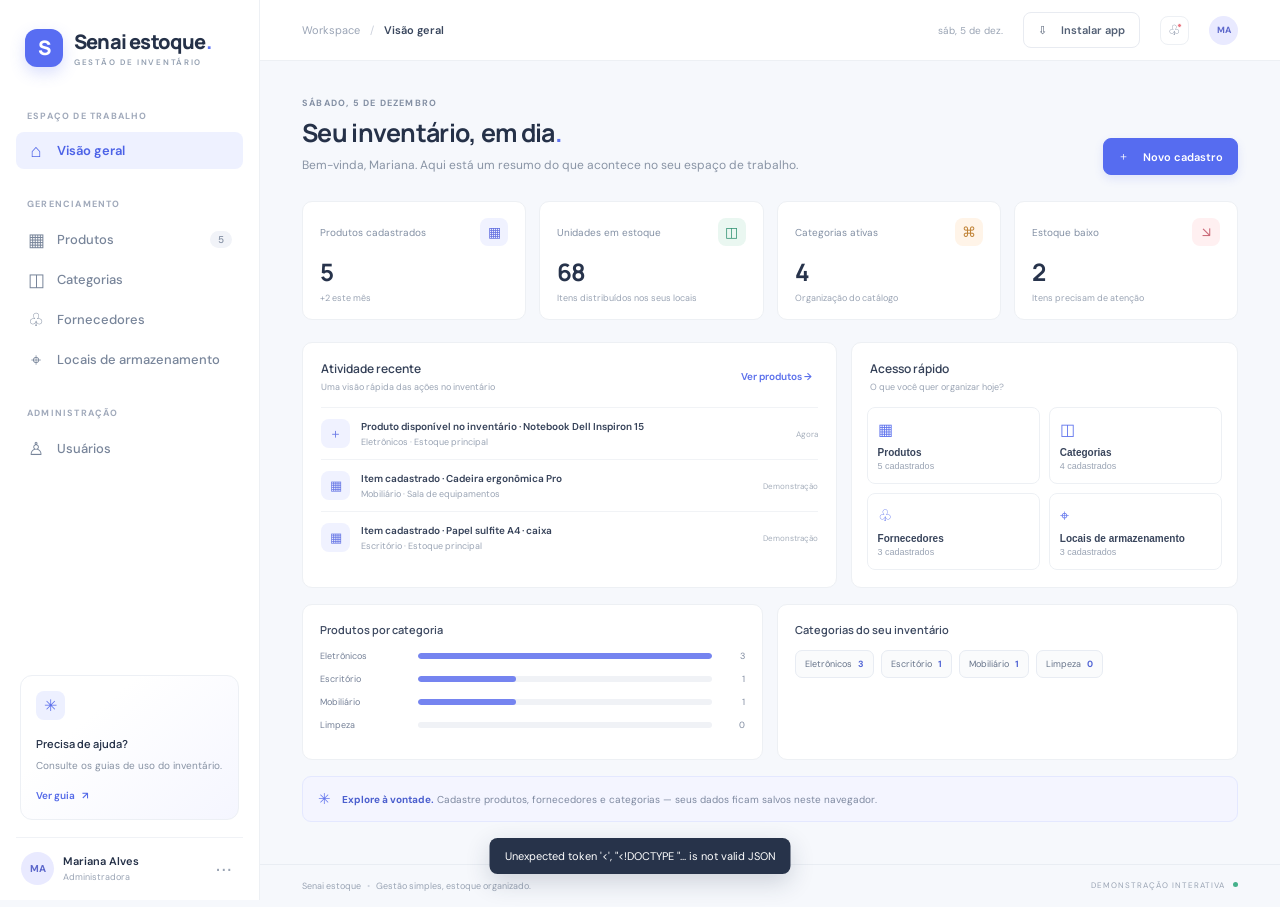
==== frontend/index.html @ a5473fac "att3" ====
<!doctype html>
<html lang="pt-BR">
<head>
  <meta charset="utf-8">
  <meta name="viewport" content="width=device-width, initial-scale=1">
  <meta name="theme-color" content="#f6f8fc">
  <meta name="apple-mobile-web-app-capable" content="yes">
  <meta name="apple-mobile-web-app-title" content="Senai estoque">
  <title>Senai estoque · Gestão de inventário</title>
  <link rel="manifest" href="manifest.webmanifest">
  <link rel="icon" href="icons/icon.svg" type="image/svg+xml">
  <link rel="apple-touch-icon" href="icons/icon-180.png">
  <link rel="preconnect" href="https://fonts.googleapis.com">
  <link rel="preconnect" href="https://fonts.gstatic.com" crossorigin>
  <link href="https://fonts.googleapis.com/css2?family=DM+Sans:wght@400;500;600;700&family=Manrope:wght@400;500;600;700;800&display=swap" rel="stylesheet">
  <link rel="stylesheet" href="styles.css">
</head>
<body>
  <aside class="sidebar" id="sidebar">
    <a class="brand" href="#inicio" aria-label="Senai estoque início"><span class="brand-mark">S</span><span>Senai estoque<span class="brand-dot">.</span><small>GESTÃO DE INVENTÁRIO</small></span></a>
    <div class="workspace-label">ESPAÇO DE TRABALHO</div>
    <nav class="navigation" aria-label="Navegação principal">
      <button class="nav-item active" data-page="inicio"><span class="nav-icon">⌂</span>Visão geral</button>
      <div class="nav-group-label">GERENCIAMENTO</div>
      <button class="nav-item" data-page="produtos"><span class="nav-icon">▦</span>Produtos <span class="nav-count" id="nav-products">0</span></button>
      <button class="nav-item" data-page="categorias"><span class="nav-icon">◫</span>Categorias</button>
      <button class="nav-item" data-page="fornecedores"><span class="nav-icon">♧</span>Fornecedores</button>
      <button class="nav-item" data-page="locais"><span class="nav-icon">⌖</span>Locais de armazenamento</button>
      <div class="nav-group-label">ADMINISTRAÇÃO</div>
      <button class="nav-item" data-page="usuarios"><span class="nav-icon">♙</span>Usuários</button>
    </nav>
    <div class="sidebar-bottom"><div class="help-card"><span class="help-symbol">✳</span><strong>Precisa de ajuda?</strong><p>Consulte os guias de uso do inventário.</p><button id="help-btn">Ver guia <span>↗</span></button></div><div class="profile"><div class="avatar">MA</div><div class="profile-info"><strong>Mariana Alves</strong><small>Administradora</small></div><button class="profile-menu" aria-label="Opções do perfil">···</button></div></div>
  </aside>
  <main class="main-area">
    <header class="topbar"><button class="mobile-menu" id="mobile-menu" aria-label="Abrir menu">☰</button><div class="breadcrumb"><span>Workspace</span><span class="crumb-sep">/</span><strong id="crumb-current">Visão geral</strong></div><div class="top-actions"><span class="today" id="today"></span><button class="button button-quiet install-app-button" id="install-app" type="button" aria-label="Instalar aplicativo" hidden><span aria-hidden="true">⇩</span><span class="install-label">Instalar app</span></button><button class="icon-button notification" aria-label="Notificações">♧<i></i></button><div class="top-avatar">MA</div></div></header>
    <div class="content" id="content"></div>
    <footer class="footer"><span>Senai estoque <span class="footer-dot">•</span> Gestão simples, estoque organizado.</span><span>DEMONSTRAÇÃO INTERATIVA <span class="live-dot"></span></span></footer>
  </main>
  <div class="toast" id="toast" role="status" aria-live="polite"></div>
  <dialog id="record-dialog"><form id="record-form" method="dialog"><div class="dialog-top"><div><div class="eyebrow">NOVO REGISTRO</div><h2 id="dialog-title">Adicionar item</h2></div><button class="dialog-close" type="button" id="dialog-close" aria-label="Fechar">×</button></div><p class="dialog-description" id="dialog-description">Preencha os dados abaixo para continuar.</p><div class="form-fields" id="form-fields"></div><div class="dialog-actions"><button type="button" class="button button-quiet" id="cancel-button">Cancelar</button><button class="button button-primary" type="submit"><span id="submit-label">Salvar registro</span><span>→</span></button></div></form></dialog>
  <dialog id="install-help-dialog"><div class="install-help"><div class="dialog-top"><div><div class="eyebrow">INSTALAR APLICATIVO</div><h2>Instale no seu dispositivo</h2></div><button class="dialog-close" type="button" id="install-help-close" aria-label="Fechar">×</button></div><p class="dialog-description">A instalação adiciona o app ao dispositivo; não baixa um arquivo APK.</p><ol><li><strong>Neste computador:</strong> abra o endereço no Chrome ou Edge, fora do navegador integrado do VS Code. Clique em “Instalar app” ou use o ícone de instalação na barra de endereços.</li><li><strong>Android:</strong> o site precisa estar publicado em um endereço HTTPS acessível pelo celular. No Chrome, abra o menu e escolha “Instalar app”.</li><li><strong>iPhone ou iPad:</strong> publique o site em HTTPS, abra-o no Safari, toque em “Compartilhar” e em “Adicionar à Tela de Início”.</li></ol><button class="button button-quiet" id="install-help-done" type="button">Entendi</button></div></dialog>
  <script src="app.js"></script>
</body>
</html>
---- frontend/styles.css ----
:root {
  font-family: "DM Sans", sans-serif;
  color: #243047;
  background: #f6f8fc;
  font-synthesis: none;
  text-rendering: optimizeLegibility;
  --ink: #243047;
  --muted: #8490a4;
  --line: #e9edf3;
  --blue: #526cf2;
  --pale: #edf0ff;
  --green: #25876b;
  --orange: #b57629;
  --red: #c65360;
}
* {
  box-sizing: border-box;
}
body {
  margin: 0;
  min-width: 320px;
  min-height: 100vh;
}
.sidebar {
  width: 260px;
  background: #fff;
  border-right: 1px solid #edf0f4;
  position: fixed;
  inset: 0 auto 0 0;
  display: flex;
  flex-direction: column;
  padding: 28px 16px 15px;
  z-index: 5;
}
.brand {
  display: flex;
  align-items: center;
  gap: 11px;
  color: #253148;
  text-decoration: none;
  margin: 0 0 43px 9px;
  font:
    800 20px Manrope,
    sans-serif;
  letter-spacing: -0.8px;
}
.brand-mark {
  width: 38px;
  height: 38px;
  background: #586df2;
  border-radius: 12px;
  color: #fff;
  display: grid;
  place-items: center;
  font: 800 20px Manrope;
  box-shadow: 0 6px 15px #526cf237;
}
.brand-dot {
  color: #6176f6;
}
.brand small {
  display: block;
  font: 600 8px "DM Sans";
  letter-spacing: 1.7px;
  color: #94a0b1;
  margin-top: 2px;
}
.workspace-label,
.nav-group-label {
  color: #a1aabb;
  font-size: 9px;
  font-weight: 700;
  letter-spacing: 1.2px;
  padding: 0 11px;
  margin-bottom: 10px;
}
.navigation {
  display: flex;
  flex-direction: column;
  gap: 3px;
}
.nav-item {
  font: 500 13px "DM Sans";
  text-align: left;
  color: #78859a;
  background: none;
  border: 0;
  border-radius: 8px;
  padding: 10px 11px;
  display: flex;
  align-items: center;
  gap: 12px;
  cursor: pointer;
  transition: 0.16s;
}
.nav-item:hover {
  color: #35415c;
  background: #f8f9fd;
}
.nav-item.active {
  color: #4c62e7;
  background: #eef1ff;
  font-weight: 600;
}
.nav-icon {
  width: 18px;
  text-align: center;
  font-size: 18px;
  line-height: 16px;
  color: inherit;
}
.nav-group-label {
  margin-top: 26px;
  margin-bottom: 8px;
}
.nav-count {
  font-size: 10px;
  margin-left: auto;
  background: #f1f3f8;
  color: #818da1;
  padding: 2px 8px;
  border-radius: 10px;
}
.sidebar-bottom {
  margin-top: auto;
}
.help-card {
  margin: 0 4px 17px;
  padding: 15px;
  border: 1px solid #edf0f5;
  border-radius: 12px;
  background: linear-gradient(140deg, #fff 30%, #f5f6ff);
}
.help-symbol {
  display: grid;
  place-items: center;
  border-radius: 8px;
  width: 29px;
  height: 29px;
  color: #5c6feb;
  background: #edf0ff;
  font-size: 16px;
  margin-bottom: 12px;
}
.help-card strong {
  font: 600 11px Manrope;
}
.help-card p {
  font-size: 10px;
  color: #8792a3;
  line-height: 1.5;
  margin: 5px 0 10px;
}
.help-card button {
  padding: 0;
  background: none;
  border: 0;
  color: #5369e8;
  font: 600 10px "DM Sans";
  cursor: pointer;
}
.help-card button span {
  padding-left: 5px;
}
.profile {
  padding: 14px 5px 0;
  border-top: 1px solid #f0f2f6;
  display: flex;
  align-items: center;
  gap: 9px;
}
.avatar,
.top-avatar {
  width: 33px;
  height: 33px;
  border-radius: 50%;
  display: grid;
  place-items: center;
  background: #e9eaff;
  color: #5c67cb;
  font-size: 10px;
  font-weight: 700;
}
.profile-info strong,
.profile-info small {
  display: block;
}
.profile-info strong {
  font-size: 11px;
  font-weight: 600;
}
.profile-info small {
  font-size: 9px;
  color: #9aa4b4;
  margin-top: 3px;
}
.profile-menu {
  margin-left: auto;
  border: 0;
  background: none;
  color: #9aa4b4;
  font-size: 20px;
  cursor: pointer;
}
.main-area {
  margin-left: 260px;
  min-height: 100vh;
  display: flex;
  flex-direction: column;
}
.topbar {
  height: 61px;
  background: #fff;
  border-bottom: 1px solid #edf0f4;
  display: flex;
  align-items: center;
  justify-content: space-between;
  padding: 0 42px;
}
.breadcrumb {
  display: flex;
  align-items: center;
  gap: 10px;
  font-size: 11px;
  color: #9aa4b5;
}
.breadcrumb strong {
  font-size: 11px;
  color: #39465d;
  font-weight: 600;
}
.crumb-sep {
  color: #ccd1dc;
}
.top-actions {
  display: flex;
  align-items: center;
  gap: 20px;
}
.install-app-button {
  padding: 7px 10px;
  gap: 6px;
  white-space: nowrap;
}
.today {
  font-size: 10px;
  color: #9aa4b4;
}
.icon-button {
  position: relative;
  width: 29px;
  height: 29px;
  border-radius: 8px;
  border: 1px solid #edf0f4;
  background: #fff;
  color: #76839a;
  cursor: pointer;
  font-size: 14px;
}
.notification i {
  position: absolute;
  top: 6px;
  right: 6px;
  width: 5px;
  height: 5px;
  border: 1px solid #fff;
  border-radius: 50%;
  background: #ea7883;
}
.top-avatar {
  width: 29px;
  height: 29px;
  font-size: 9px;
}
.mobile-menu {
  display: none;
}
.content {
  width: min(1080px, 100%);
  margin: 0 auto;
  padding: 36px 42px 42px;
  flex: 1;
}
.footer {
  display: flex;
  justify-content: space-between;
  border-top: 1px solid #e9edf3;
  padding: 15px 42px;
  color: #9aa4b4;
  font-size: 9px;
}
.footer > span:last-child {
  font-size: 8px;
  letter-spacing: 1px;
}
.footer-dot {
  color: #ced4df;
  padding: 0 4px;
}
.live-dot {
  display: inline-block;
  width: 5px;
  height: 5px;
  border-radius: 50%;
  background: #45b18b;
  margin: 0 0 1px 5px;
}
.eyebrow {
  color: #8490a4;
  font-size: 9px;
  font-weight: 700;
  letter-spacing: 1.2px;
}
.page-head {
  display: flex;
  align-items: flex-end;
  justify-content: space-between;
  gap: 20px;
  margin-bottom: 26px;
}
.page-head h1 {
  font:
    700 25px Manrope,
    sans-serif;
  letter-spacing: -0.7px;
  color: #253148;
  margin: 6px 0;
}
.page-head p {
  color: #8994a5;
  font-size: 12px;
  margin: 0;
  line-height: 1.6;
}
.button {
  border-radius: 8px;
  padding: 10px 14px;
  font: 600 11px "DM Sans";
  cursor: pointer;
  display: inline-flex;
  align-items: center;
  gap: 14px;
  transition: 0.17s;
}
.button-primary {
  background: #566cf0;
  color: #fff;
  border: 1px solid #566cf0;
  box-shadow: 0 4px 10px #526cf224;
}
.button-primary:hover {
  background: #4358d9;
  transform: translateY(-1px);
}
.button-quiet {
  background: #fff;
  border: 1px solid #e8ebf1;
  color: #536075;
}
.button-quiet:hover {
  background: #f8f9fc;
}
.metrics {
  display: grid;
  grid-template-columns: repeat(4, 1fr);
  gap: 13px;
  margin-bottom: 22px;
}
.metric {
  padding: 16px 17px 15px;
  background: #fff;
  border: 1px solid #edf0f4;
  border-radius: 10px;
}
.metric-top {
  display: flex;
  justify-content: space-between;
  align-items: center;
  color: #8390a4;
  font-size: 10px;
}
.metric-icon {
  height: 28px;
  width: 28px;
  border-radius: 8px;
  display: grid;
  place-items: center;
  background: #f0f2ff;
  color: #626fe0;
  font-size: 14px;
}
.metric-icon.green {
  background: #eaf7f1;
  color: #339374;
}
.metric-icon.orange {
  background: #fff4e8;
  color: #c08336;
}
.metric-icon.pink {
  background: #fff0f1;
  color: #ca6978;
}
.metric-value {
  font: 700 24px Manrope;
  color: #27334b;
  margin-top: 9px;
  letter-spacing: -1px;
}
.metric-note {
  font-size: 9px;
  color: #9aa4b4;
  margin-top: 4px;
}
.metric-note .up {
  color: #319574;
  font-weight: 600;
}
.dashboard-grid {
  display: grid;
  grid-template-columns: 1.38fr 1fr;
  gap: 14px;
}
.panel {
  border: 1px solid #edf0f4;
  border-radius: 10px;
  background: #fff;
  overflow: hidden;
}
.panel-head {
  padding: 17px 18px 14px;
  display: flex;
  align-items: center;
  justify-content: space-between;
}
.panel-head h2 {
  font: 600 12px Manrope;
  margin: 0;
  color: #354158;
}
.panel-head p {
  font-size: 9px;
  color: #9aa4b4;
  margin: 4px 0 0;
}
.text-link {
  border: 0;
  background: none;
  color: #5a6feb;
  font: 600 10px "DM Sans";
  cursor: pointer;
}
.activity-list {
  padding: 0 18px 10px;
}
.activity-item {
  display: flex;
  align-items: center;
  gap: 11px;
  padding: 11px 0;
  border-top: 1px solid #f1f3f6;
}
.activity-symbol {
  width: 29px;
  height: 29px;
  border-radius: 8px;
  background: #f0f2ff;
  color: #6575e5;
  display: grid;
  place-items: center;
  font-size: 13px;
}
.activity-copy {
  min-width: 0;
  flex: 1;
}
.activity-copy strong {
  font-size: 10px;
  font-weight: 600;
  display: block;
  color: #354158;
}
.activity-copy span {
  font-size: 9px;
  color: #9aa4b4;
  display: block;
  margin-top: 3px;
}
.activity-time {
  font-size: 8px;
  color: #a6afbc;
  white-space: nowrap;
}
.empty-activity {
  font-size: 11px;
  line-height: 1.6;
  color: #9aa4b4;
  padding: 17px 0;
}
.quick-grid {
  padding: 0 15px 17px;
  display: grid;
  grid-template-columns: 1fr 1fr;
  gap: 9px;
}
.quick-action {
  border: 1px solid #edf0f4;
  border-radius: 8px;
  padding: 12px 10px;
  background: #fff;
  text-align: left;
  cursor: pointer;
  transition: 0.15s;
}
.quick-action:hover {
  border-color: #d2d8ff;
  background: #fafaff;
}
.quick-action span {
  display: block;
  font-size: 16px;
  color: #6175ed;
  margin-bottom: 8px;
}
.quick-action strong {
  display: block;
  font-size: 10px;
  font-weight: 600;
  color: #39455c;
}
.quick-action small {
  display: block;
  font-size: 9px;
  color: #9aa4b4;
  margin-top: 3px;
}
.demo-note {
  margin-top: 16px;
  border: 1px solid #e4e8ff;
  background: #f4f5ff;
  border-radius: 9px;
  padding: 12px 15px;
  display: flex;
  align-items: center;
  gap: 11px;
}
.demo-note > span {
  color: #6375ed;
  font-size: 15px;
}
.demo-note p {
  font-size: 10px;
  color: #7e89a0;
  margin: 0;
  line-height: 1.5;
}
.demo-note strong {
  color: #4b5fce;
}
.table-panel {
  border: 1px solid #edf0f4;
  background: #fff;
  border-radius: 10px;
  overflow: hidden;
}
.table-toolbar {
  display: flex;
  align-items: center;
  justify-content: space-between;
  gap: 14px;
  padding: 14px 16px;
  border-bottom: 1px solid #edf0f4;
}
.table-count {
  font-size: 10px;
  color: #8d98a9;
}
.search-box {
  position: relative;
}
.search-box span {
  position: absolute;
  left: 10px;
  top: 7px;
  color: #9aa4b4;
  font-size: 13px;
}
.search-box input {
  width: 190px;
  border: 1px solid #e9edf3;
  border-radius: 7px;
  padding: 8px 10px 8px 29px;
  font: 10px "DM Sans";
  outline: none;
}
.search-box input:focus,
.form-field input:focus,
.form-field select:focus {
  border-color: #8f9dff;
  box-shadow: 0 0 0 3px #edf0ff;
}
.table-scroll {
  overflow-x: auto;
}
table {
  border-collapse: collapse;
  width: 100%;
  text-align: left;
  white-space: nowrap;
}
thead {
  background: #fafbfd;
}
th {
  color: #929daf;
  font-size: 8px;
  font-weight: 600;
  padding: 11px 15px;
  letter-spacing: 0.3px;
}
td {
  border-top: 1px solid #f0f2f5;
  color: #536075;
  font-size: 10px;
  padding: 12px 15px;
}
tbody tr:hover {
  background: #fcfcff;
}
.cell-main {
  font-weight: 600;
  color: #354158;
}
.cell-sub {
  font-size: 9px;
  color: #9aa4b4;
  margin-top: 3px;
}
.pill {
  display: inline-flex;
  align-items: center;
  gap: 5px;
  padding: 4px 8px;
  border-radius: 20px;
  font-size: 9px;
  font-weight: 500;
  background: #edf7f2;
  color: #2f8b6d;
}
.pill:before {
  content: "";
  width: 5px;
  height: 5px;
  background: currentColor;
  border-radius: 50%;
}
.pill.low {
  background: #fff5e9;
  color: #b47a32;
}
.pill.inactive {
  background: #f1f2f5;
  color: #818da0;
}
.row-actions {
  display: flex;
  justify-content: flex-end;
  gap: 6px;
}
.row-action {
  border: 1px solid #e9edf3;
  border-radius: 6px;
  background: #fff;
  color: #78859a;
  font: 9px "DM Sans";
  padding: 5px 8px;
  cursor: pointer;
}
.row-action:hover {
  border-color: #cbd2ff;
  color: #5268e9;
}
.table-empty {
  text-align: center;
  padding: 36px 15px;
  color: #98a3b3;
  font-size: 11px;
  line-height: 1.6;
}
.table-empty strong {
  display: block;
  color: #47546c;
  font-size: 12px;
  margin-bottom: 4px;
}
.record-avatar {
  display: inline-grid;
  width: 25px;
  height: 25px;
  border-radius: 7px;
  background: #f0f2ff;
  color: #6173e1;
  place-items: center;
  font-size: 10px;
  margin-right: 8px;
  vertical-align: middle;
}
.report-grid {
  display: grid;
  grid-template-columns: 1fr 1fr;
  gap: 14px;
  margin-top: 16px;
}
.report-card {
  padding: 17px;
  border: 1px solid #edf0f4;
  border-radius: 10px;
  background: #fff;
}
.report-card h3 {
  font: 600 11px Manrope;
  color: #3d4960;
  margin: 0 0 13px;
}
.stock-row {
  display: grid;
  grid-template-columns: 90px 1fr 25px;
  align-items: center;
  gap: 8px;
  margin: 11px 0;
}
.stock-label {
  font-size: 9px;
  color: #758197;
  overflow: hidden;
  text-overflow: ellipsis;
}
.stock-track {
  height: 6px;
  background: #f0f2f6;
  border-radius: 5px;
  overflow: hidden;
}
.stock-fill {
  height: 100%;
  background: #7584f0;
  border-radius: 5px;
}
.stock-number {
  text-align: right;
  color: #7f8ba0;
  font-size: 9px;
}
.category-chips {
  display: flex;
  flex-wrap: wrap;
  gap: 7px;
}
.category-chip {
  border: 1px solid #e8ecf3;
  border-radius: 7px;
  padding: 7px 9px;
  font-size: 9px;
  color: #67748a;
  background: #fafbfc;
}
.category-chip b {
  color: #5265d5;
  margin-left: 4px;
}
.toast {
  position: fixed;
  bottom: 26px;
  left: 50%;
  transform: translate(-50%, 14px);
  opacity: 0;
  pointer-events: none;
  background: #27334a;
  color: #fff;
  border-radius: 8px;
  padding: 11px 15px;
  font-size: 11px;
  box-shadow: 0 8px 25px #1f2e4b30;
  z-index: 20;
  transition: 0.22s;
}
.toast.show {
  opacity: 1;
  transform: translate(-50%, 0);
}
dialog {
  padding: 0;
  border: 1px solid #edf0f4;
  border-radius: 14px;
  width: min(460px, calc(100vw - 28px));
  box-shadow: 0 24px 70px #1d2a4830;
  color: #28344b;
}
dialog::backdrop {
  background: #202a3a66;
  backdrop-filter: blur(2px);
}
dialog form {
  padding: 23px;
}
.install-help {
  padding: 23px;
}
.install-help h2 {
  font: 700 20px Manrope;
  margin: 5px 0 0;
  letter-spacing: -0.5px;
}
.install-help ol {
  padding-left: 20px;
  margin: 0 0 20px;
  color: #637087;
  font-size: 11px;
  line-height: 1.8;
}
.dialog-top {
  display: flex;
  justify-content: space-between;
}
.dialog-top h2 {
  font: 700 20px Manrope;
  margin: 5px 0 0;
  letter-spacing: -0.5px;
}
.dialog-close {
  align-self: flex-start;
  border: 0;
  background: #f5f6f9;
  color: #7d889b;
  width: 27px;
  height: 27px;
  border-radius: 7px;
  font-size: 19px;
  cursor: pointer;
}
.dialog-description {
  font-size: 11px;
  color: #8c98a9;
  margin: 9px 0 20px;
}
.form-fields {
  display: grid;
  grid-template-columns: 1fr 1fr;
  gap: 13px;
}
.form-field {
  display: flex;
  flex-direction: column;
  gap: 6px;
}
.form-field.full {
  grid-column: 1/-1;
}
.form-field label {
  font-size: 10px;
  font-weight: 600;
  color: #637087;
}
.form-field input,
.form-field select {
  height: 36px;
  border: 1px solid #e8ecf2;
  border-radius: 7px;
  padding: 0 10px;
  color: #3b4860;
  font: 10px "DM Sans";
  outline: 0;
  background: #fff;
}
.form-field input::placeholder {
  color: #b3bbc7;
}
.dialog-actions {
  display: flex;
  justify-content: flex-end;
  gap: 8px;
  border-top: 1px solid #f0f2f5;
  margin-top: 22px;
  padding-top: 15px;
}
.dialog-actions .button {
  font-size: 10px;
  padding: 9px 12px;
}
@media (max-width: 850px) {
  .sidebar {
    width: 225px;
  }
  .main-area {
    margin-left: 225px;
  }
  .content {
    padding: 30px 25px;
  }
  .topbar {
    padding: 0 25px;
  }
  .footer {
    padding: 14px 25px;
  }
  .metrics {
    grid-template-columns: 1fr 1fr;
  }
  .dashboard-grid {
    grid-template-columns: 1fr;
  }
}
@media (max-width: 620px) {
  .sidebar {
    width: 260px;
    transform: translateX(-100%);
    transition: transform 0.22s;
    box-shadow: 9px 0 30px #26334a15;
  }
  .sidebar.open {
    transform: translateX(0);
  }
  .main-area {
    margin-left: 0;
  }
  .topbar {
    height: 55px;
    padding: 0 17px;
  }
  .mobile-menu {
    display: block;
    background: none;
    border: 0;
    color: #5c6980;
    font-size: 17px;
    cursor: pointer;
    margin-right: 10px;
  }
  .breadcrumb {
    margin-right: auto;
  }
  .today {
    display: none;
  }
  .top-actions {
    gap: 10px;
  }
  .install-app-button {
    padding: 7px;
  }
  .install-label {
    display: none;
  }
  .content {
    padding: 25px 17px 30px;
  }
  .footer {
    padding: 13px 17px;
  }
  .footer > span:first-child {
    max-width: 180px;
    line-height: 1.5;
  }
  .page-head {
    align-items: flex-start;
  }
  .page-head h1 {
    font-size: 21px;
  }
  .page-head p {
    font-size: 11px;
    max-width: 250px;
  }
  .page-head .button {
    padding: 9px 10px;
    gap: 7px;
    white-space: nowrap;
    font-size: 10px;
  }
  .metrics {
    gap: 9px;
  }
  .metric {
    padding: 13px;
  }
  .metric-value {
    font-size: 21px;
  }
  .table-toolbar {
    align-items: flex-start;
    flex-direction: column;
  }
  .search-box,
  .search-box input {
    width: 100%;
  }
  .report-grid {
    grid-template-columns: 1fr;
  }
  .form-fields {
    grid-template-columns: 1fr;
  }
  .form-field.full {
    grid-column: auto;
  }
}
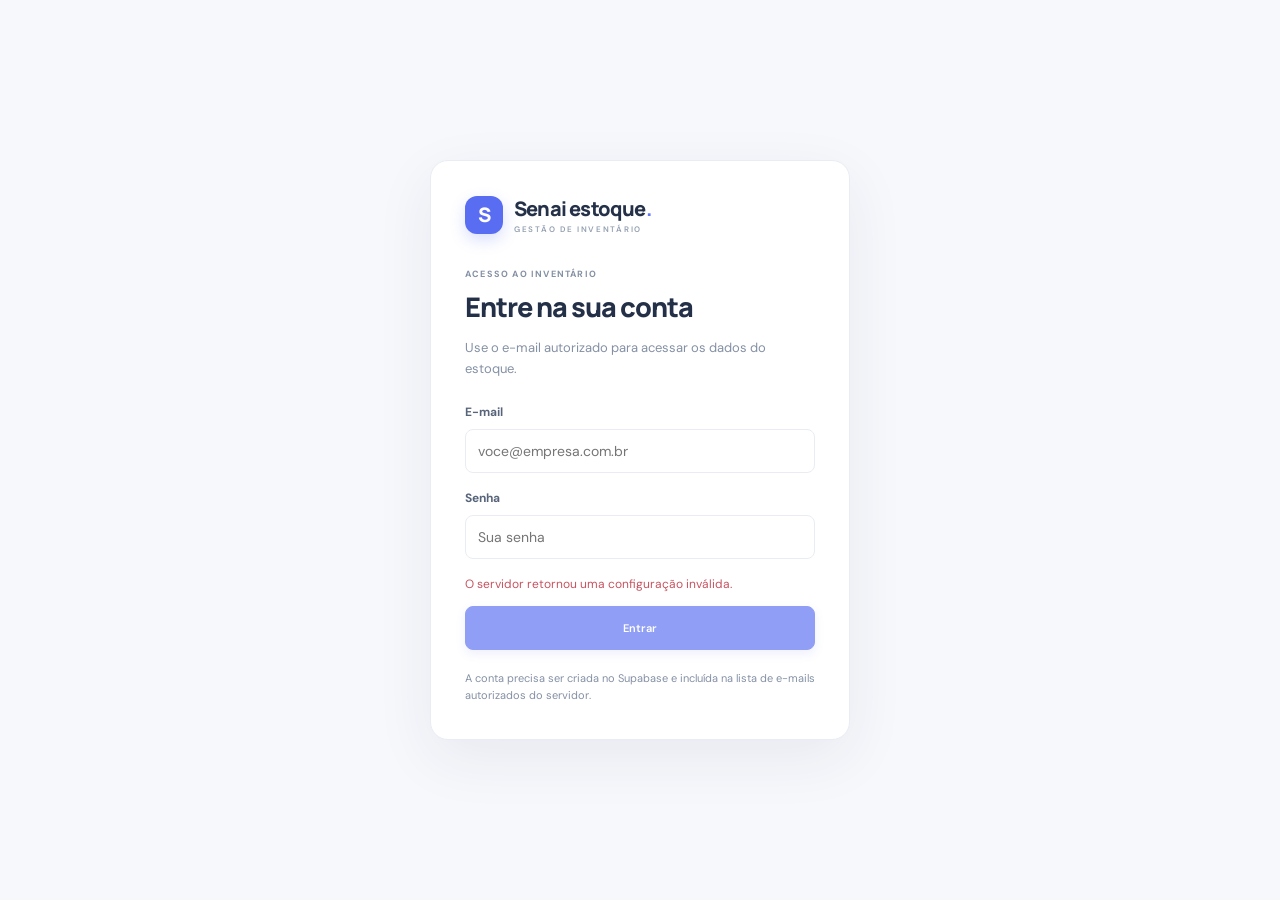
==== commit af8c3f17: "Banco de dados e att" ====
--- a/frontend/index.html
+++ b/frontend/index.html
@@ -16,6 +16,23 @@
   <link rel="stylesheet" href="styles.css">
 </head>
 <body>
+  <section class="auth-screen" id="auth-screen">
+    <div class="auth-card">
+      <a class="brand auth-brand" href="./" aria-label="Senai estoque"><span class="brand-mark">S</span><span>Senai estoque<span class="brand-dot">.</span><small>GESTÃO DE INVENTÁRIO</small></span></a>
+      <div class="eyebrow">ACESSO AO INVENTÁRIO</div>
+      <h1>Entre na sua conta</h1>
+      <p class="auth-description">Use o e-mail autorizado para acessar os dados do estoque.</p>
+      <form id="login-form" class="auth-form">
+        <label for="login-email">E-mail</label>
+        <input id="login-email" name="email" type="email" autocomplete="username" required placeholder="voce@empresa.com.br">
+        <label for="login-password">Senha</label>
+        <input id="login-password" name="password" type="password" autocomplete="current-password" required placeholder="Sua senha">
+        <p class="auth-feedback" id="auth-feedback" role="status" aria-live="polite"></p>
+        <button class="button button-primary auth-submit" id="login-submit" type="submit">Entrar</button>
+      </form>
+      <p class="auth-footnote">A conta precisa ser criada no Supabase e incluída na lista de e-mails autorizados do servidor.</p>
+    </div>
+  </section>
   <aside class="sidebar" id="sidebar">
     <a class="brand" href="#inicio" aria-label="Senai estoque início"><span class="brand-mark">S</span><span>Senai estoque<span class="brand-dot">.</span><small>GESTÃO DE INVENTÁRIO</small></span></a>
     <div class="workspace-label">ESPAÇO DE TRABALHO</div>
@@ -29,10 +46,10 @@
       <div class="nav-group-label">ADMINISTRAÇÃO</div>
       <button class="nav-item" data-page="usuarios"><span class="nav-icon">♙</span>Usuários</button>
     </nav>
-    <div class="sidebar-bottom"><div class="help-card"><span class="help-symbol">✳</span><strong>Precisa de ajuda?</strong><p>Consulte os guias de uso do inventário.</p><button id="help-btn">Ver guia <span>↗</span></button></div><div class="profile"><div class="avatar">MA</div><div class="profile-info"><strong>Mariana Alves</strong><small>Administradora</small></div><button class="profile-menu" aria-label="Opções do perfil">···</button></div></div>
+    <div class="sidebar-bottom"><div class="help-card"><span class="help-symbol">✳</span><strong>Precisa de ajuda?</strong><p>Consulte os guias de uso do inventário.</p><button id="help-btn">Ver guia <span>↗</span></button></div><div class="profile"><div class="avatar" id="profile-avatar">US</div><div class="profile-info"><strong id="signed-in-email">Conta autenticada</strong><small>Acesso autorizado</small></div><button class="profile-menu" id="logout-btn" aria-label="Sair da conta" title="Sair">↪</button></div></div>
   </aside>
   <main class="main-area">
-    <header class="topbar"><button class="mobile-menu" id="mobile-menu" aria-label="Abrir menu">☰</button><div class="breadcrumb"><span>Workspace</span><span class="crumb-sep">/</span><strong id="crumb-current">Visão geral</strong></div><div class="top-actions"><span class="today" id="today"></span><button class="button button-quiet install-app-button" id="install-app" type="button" aria-label="Instalar aplicativo" hidden><span aria-hidden="true">⇩</span><span class="install-label">Instalar app</span></button><button class="icon-button notification" aria-label="Notificações">♧<i></i></button><div class="top-avatar">MA</div></div></header>
+    <header class="topbar"><button class="mobile-menu" id="mobile-menu" aria-label="Abrir menu">☰</button><div class="breadcrumb"><span>Workspace</span><span class="crumb-sep">/</span><strong id="crumb-current">Visão geral</strong></div><div class="top-actions"><span class="today" id="today"></span><button class="button button-quiet install-app-button" id="install-app" type="button" aria-label="Instalar aplicativo" hidden><span aria-hidden="true">⇩</span><span class="install-label">Instalar app</span></button><button class="icon-button notification" aria-label="Notificações">♧<i></i></button><div class="top-avatar" id="top-avatar">US</div></div></header>
     <div class="content" id="content"></div>
     <footer class="footer"><span>Senai estoque <span class="footer-dot">•</span> Gestão simples, estoque organizado.</span><span>DEMONSTRAÇÃO INTERATIVA <span class="live-dot"></span></span></footer>
   </main>
--- a/frontend/styles.css
+++ b/frontend/styles.css
@@ -1004,3 +1004,29 @@
     grid-column: auto;
   }
 }
+
+.auth-screen[hidden] { display: none; }
+.auth-screen {
+  position: fixed; inset: 0; z-index: 30; display: grid; place-items: center;
+  padding: 24px; overflow-y: auto; background: #f6f8fc;
+}
+.auth-card {
+  width: min(100%, 420px); padding: 34px; border: 1px solid #e9edf3;
+  border-radius: 18px; background: #fff; box-shadow: 0 18px 60px #24304712;
+}
+.auth-brand { margin: 0 0 34px; }
+.auth-card h1 { margin: 8px 0; color: var(--ink); font: 800 27px Manrope,sans-serif; letter-spacing: -1px; }
+.auth-description,.auth-footnote { color: var(--muted); font-size: 13px; line-height: 1.6; }
+.auth-form { display: grid; gap: 9px; margin-top: 24px; }
+.auth-form label { color: #58647a; font-size: 12px; font-weight: 700; }
+.auth-form input {
+  width: 100%; min-height: 44px; margin-bottom: 8px; padding: 0 12px;
+  border: 1px solid var(--line); border-radius: 8px; color: var(--ink);
+  font: 14px "DM Sans",sans-serif;
+}
+.auth-form input:focus { outline: 2px solid #526cf233; border-color: var(--blue); }
+.auth-feedback { min-height: 18px; margin: 0; color: var(--red); font-size: 12px; }
+.auth-submit { justify-content: center; min-height: 44px; margin-top: 3px; }
+.auth-submit:disabled { cursor: wait; opacity: .65; }
+.auth-footnote { margin: 20px 0 0; font-size: 11px; }
+@media (max-width: 480px) { .auth-card { padding: 26px 22px; } .auth-card h1 { font-size: 23px; } }
